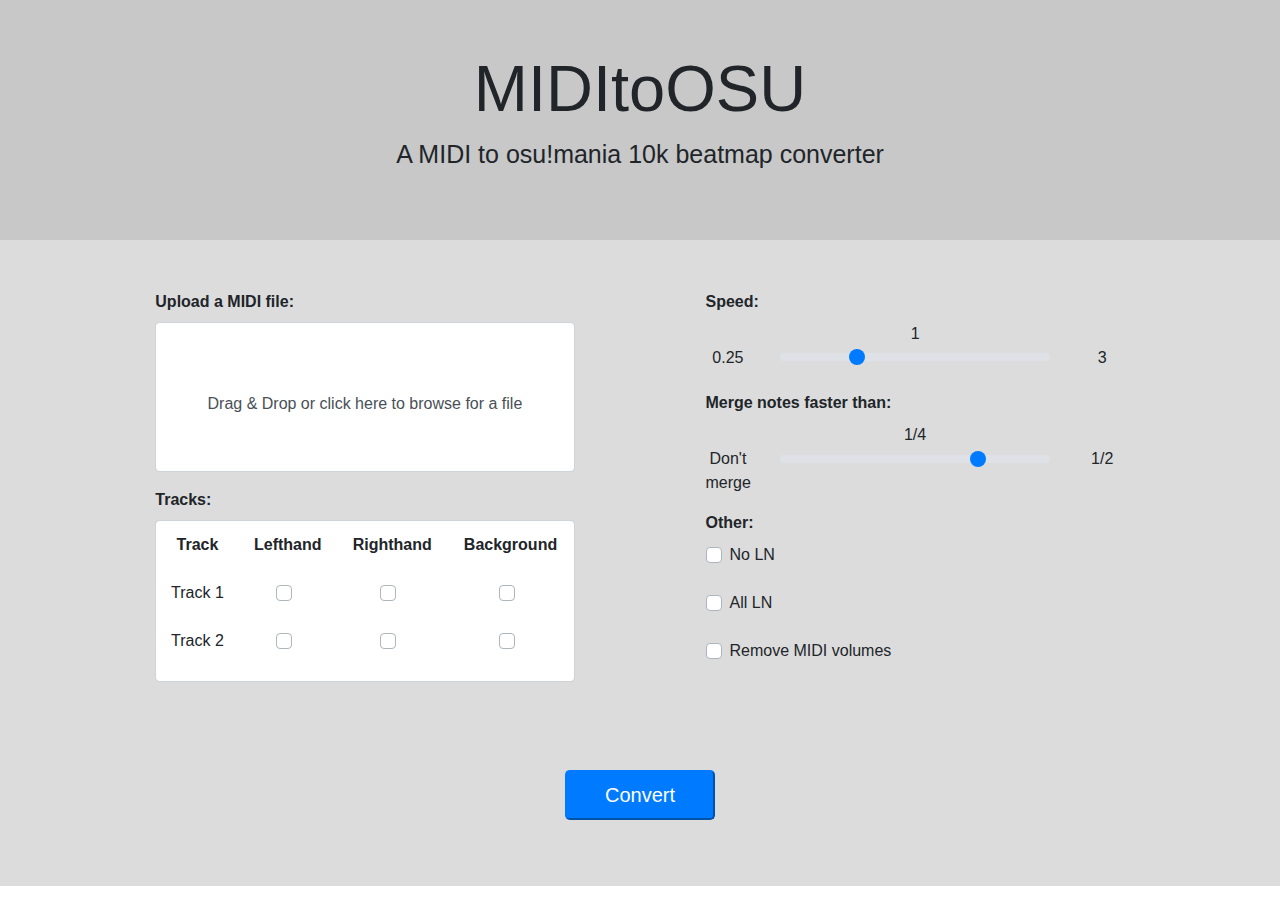
==== index.html @ 31b9560a "spacing" ====
<!DOCTYPE html>
<html lang="en">

<head>
    <title>MIDItoOSU</title>

    <meta charset="utf-8" />
    <meta name="viewport" content="width=device-width, initial-scale=1" />

    <link rel="stylesheet" href="css/jquery-ui.min.css" />
    <link rel="stylesheet" href="css/bootstrap.min.css" />
    <link rel="stylesheet" href="css/style.css" />

    <script src="js/jquery-3.4.1.min.js"></script>
    <script src="js/jquery-ui.min.js"></script>
    <script src="js/bootstrap.min.js"></script>
    <script src="js/functions.js"></script>
</head>


<body>
    <header>
        <div id="header-content">
            <h1>MIDItoOSU</h1>
            <p>A MIDI to osu!mania 10k beatmap converter</p>
        </div>
    </header>


    <main>
        <form action="php/convert.php" method="post">
            <div class="row">
                <div class="col" id="main-content-1">
                    <div class="form-group">
                        <label for="midi"><b>Upload a MIDI file:</b></label>
                        <label for="midi" class="form-control" id="choose-midi">
                            Drag & Drop or click here to browse for a file
                        </label>
                        <input type="file" accept=".mid" id="midi" name="midi" hidden />
                    </div>

                    <div class="form-group">
                        <label for="track-1"><b>Tracks:</b></label>
                        <div id="tracks">
                            <table class="table table-borderless" id="tracks-table">
                                <thead>
                                    <tr>
                                        <th>Track</th>
                                        <th>Lefthand</th>
                                        <th>Righthand</th>
                                        <th>Background</th>
                                    </tr>
                                </thead>
                                <tbody>
                                    <tr class="track-row" id="track-1">
                                        <td>Track 1</td>
                                        <td>
                                            <div class="custom-control custom-checkbox">
                                                <input type="checkbox" class="custom-control-input"
                                                    id="track-1-lefthand" name="track-1-lefthand">
                                                <label class="custom-control-label" for="track-1-lefthand"></label>
                                            </div>
                                        </td>
                                        <td>
                                            <div class="custom-control custom-checkbox">
                                                <input type="checkbox" class="custom-control-input"
                                                    id="track-1-righthand" name="track-1-righthand">
                                                <label class="custom-control-label" for="track-1-righthand"></label>
                                            </div>
                                        </td>
                                        <td>
                                            <div class="custom-control custom-checkbox">
                                                <input type="checkbox" class="custom-control-input"
                                                    id="track-1-background" name="track-1-background">
                                                <label class="custom-control-label" for="track-1-background"></label>
                                            </div>
                                        </td>
                                    </tr>
                                    <tr id="track-1-options" style="display: none;">
                                        <td>
                                            <input type="button" class="form-control track-preview" value="play"
                                                id="track-1-preview" />
                                        </td>
                                        <td>
                                            <select class="form-control track-sound" id="track-1-sound"
                                                name="track-1-sound">
                                                <option value="Custom">Add custom sound</option>
                                                <option value="Piano 1" selected>Piano 1</option>
                                                <option value="Piano 2">Piano 2</option>
                                                <option value="Piano 3">Piano 3</option>
                                                <option value="Violin 1">Violin 1</option>
                                                <option value="Violin 2">Violin 2</option>
                                                <option value="Trumpet">Trumpet</option>
                                            </select>
                                        </td>
                                        <td colspan="2">
                                            <div class="row">
                                                <div class="col-md-12 text-center">
                                                    <span id="track-1-volume-value">100</span>
                                                </div>
                                            </div>
                                            <div class="row range-div">
                                                <div class="col-md-2">
                                                    <span>No sound</span>
                                                </div>
                                                <div class="col-md-8">
                                                    <input type="range" class="custom-range track-volume" min="0"
                                                        max="200" step="5" value="100" id="track-1-volume"
                                                        name="track-1-volume">
                                                </div>
                                                <div class="col-md-2">
                                                    <span>200</span>
                                                </div>
                                            </div>
                                        </td>
                                    </tr>

                                    <tr class="track-row" id="track-2">
                                        <td>Track 2</td>
                                        <td>
                                            <div class="custom-control custom-checkbox">
                                                <input type="checkbox" class="custom-control-input"
                                                    id="track-2-lefthand" name="track-2-lefthand">
                                                <label class="custom-control-label" for="track-2-lefthand"></label>
                                            </div>
                                        </td>
                                        <td>
                                            <div class="custom-control custom-checkbox">
                                                <input type="checkbox" class="custom-control-input"
                                                    id="track-2-righthand" name="track-2-righthand">
                                                <label class="custom-control-label" for="track-2-righthand"></label>
                                            </div>
                                        </td>
                                        <td>
                                            <div class="custom-control custom-checkbox">
                                                <input type="checkbox" class="custom-control-input"
                                                    id="track-2-background" name="track-2-background">
                                                <label class="custom-control-label" for="track-2-background"></label>
                                            </div>
                                        </td>
                                    </tr>
                                    <tr id="track-2-options" style="display: none;">
                                        <td>
                                            <input type="button" class="form-control track-preview" value="play"
                                                id="track-2-preview" />
                                        </td>
                                        <td>
                                            <select class="form-control track-sound" id="track-2-sound"
                                                name="track-2-sound">
                                                <option value="Custom">Add custom sound</option>
                                                <option value="Piano 1" selected>Piano 1</option>
                                                <option value="Piano 2">Piano 2</option>
                                                <option value="Piano 3">Piano 3</option>
                                                <option value="Violin 1">Violin 1</option>
                                                <option value="Violin 2">Violin 2</option>
                                                <option value="Trumpet">Trumpet</option>
                                            </select>
                                        </td>
                                        <td colspan="2">
                                            <div class="row">
                                                <div class="col-md-12 text-center">
                                                    <span id="track-2-volume-value">100</span>
                                                </div>
                                            </div>
                                            <div class="row range-div">
                                                <div class="col-md-2">
                                                    <span>No sound</span>
                                                </div>
                                                <div class="col-md-8">
                                                    <input type="range" class="custom-range track-volume" min="0"
                                                        max="200" step="5" value="100" id="track-2-volume"
                                                        name="track-2-volume">
                                                </div>
                                                <div class="col-md-2">
                                                    <span>200</span>
                                                </div>
                                            </div>
                                        </td>
                                    </tr>
                                </tbody>
                            </table>
                        </div>
                    </div>


                </div>


                <div class="col" id="main-content-2">
                    <div class="form-group">
                        <label for="speed"><b>Speed:</b></label><br />
                        <div class="row">
                            <div class="col-md-12 text-center">
                                <span id="speed-value">1</span>
                            </div>
                        </div>
                        <div class="row range-div">
                            <div class="col-md-2">
                                <span>0.25</span>
                            </div>
                            <div class="col-md-8">
                                <input type="range" class="custom-range" min="0.25" max="3" step="0.25" value="1"
                                    id="speed" name="speed">
                            </div>
                            <div class="col-md-2">
                                <span>3</span>
                            </div>
                        </div>
                    </div>

                    <div class="form-group">
                        <label for="merge"><b>Merge notes faster than:</b></label><br />
                        <div class="row">
                            <div class="col-md-12 text-center">
                                <span id="merge-value">1/4</span>
                            </div>
                        </div>
                        <div class="row range-div">
                            <div class="col-md-2">
                                <span>Don't merge</span>
                            </div>
                            <div class="col-md-8">
                                <input type="range" class="custom-range" min="0" max="4" step="1" value="3" id="merge"
                                    name="merge">
                            </div>
                            <div class="col-md-2">
                                <span>1/2</span>
                            </div>
                        </div>
                    </div>

                    <div class="form-group">
                        <label for="no-ln"><b>Other:</b></label>
                        <div class="custom-control custom-checkbox">
                            <input type="checkbox" class="custom-control-input" id="no-ln" name="no-ln">
                            <label class="custom-control-label" for="no-ln">No LN</label>
                        </div>
                        <br>
                        <div class="custom-control custom-checkbox">
                            <input type="checkbox" class="custom-control-input" id="all-ln" name="all-ln">
                            <label class="custom-control-label" for="all-ln">All LN</label>
                        </div>
                        <br>
                        <div class="custom-control custom-checkbox">
                            <input type="checkbox" class="custom-control-input" id="singletone" name="singletone">
                            <label class="custom-control-label" for="singletone">Remove MIDI volumes</label>
                        </div>
                    </div>
                </div>
            </div>

            <br><br><br>
            <div class="form-group text-center">
                <button type="submit" id="submit" class="btn-lg btn-primary">Convert</button>
            </div>
        </form>
    </main>


    <script>
        $(document).ready(function () {
            $("#midi").change(function () {
                if (!uploadedFileIsMidi()) {
                    $("#choose-file").text("Please choose a valid file type");
                    return;
                }

                var midiFile = $(this).prop("files")[0];
                var reader = new FileReader();

                $("#choose-midi").text(midiFile.name + " selected");

                reader.readAsArrayBuffer(midiFile);
                reader.onloadend = function () {
                    var buffer = reader.result;
                    var view = new DataView(buffer, 0, 14);
                    var trackCount = view.getUint16(10);
                }
            });

            $("#choose-midi").on("dragover", function (event) {
                event.preventDefault();
                event.stopPropagation();
            });

            $("#choose-midi").on("dragenter", function (event) {
                event.preventDefault();
                event.stopPropagation();
                $(this).text("Drop your file here");
            });

            $("#choose-midi").on("dragleave", function (event) {
                event.preventDefault();
                event.stopPropagation();
                $(this).text("Drag & Drop or click here to browse for a MIDI file");
            });

            $("#choose-midi").on("drop", function (event) {
                event.preventDefault();
                event.stopPropagation();

                var files = event.originalEvent.dataTransfer.files;
                $("#midi").prop("files", files);
                $("#midi").trigger("change");
            });


            $(".track-row").click(function (event) {
                var trackOptions = $("#" + this.id + "-options");

                if ($(this).hasClass("track-row-open")) {
                    $(this).removeClass("track-row-open");
                    trackOptions.hide();
                } else {
                    $(this).addClass("track-row-open");
                    trackOptions.show();
                }
            });

            $(".track-preview").click(function (event) {
                alert("work in progress");
            });

            $(".track-sound").change(function (event) {
                if ($(this).val() == "Custom") {
                    alert("work in progress");
                }
            });

            $(".track-volume").on("mousemove", function () {
                var text;
                if (this.value == "0") {
                    text = "No sound";
                } else {
                    text = this.value;
                }
                $("#" + this.id + "-value").text(text);
            });


            $("#speed").on("mousemove", function () {
                $("#" + this.id + "-value").text(this.value);
            });


            $("#merge").on("mousemove", function () {
                var text;
                switch (this.value) {
                    case "0":
                        text = "Don't merge"
                        break;
                    case "1":
                        text = "1/16"
                        break;
                    case "2":
                        text = "1/8"
                        break;
                    case "3":
                        text = "1/4"
                        break;
                    case "4":
                        text = "1/2"
                        break;
                }
                $("#" + this.id + "-value").text(text);
            });


            $("form").submit(function (event) {
                if (!uploadedFileIsMidi()) {
                    alert("Please upload a valid midi file first!");
                } else {
                    return;
                }

                event.preventDefault();
            });
        });
    </script>
</body>

</html>
---- css/style.css ----
header {
    position: relative;
    background-color: rgb(200, 200, 200);
    height: 240px;
}

#header-content {
    text-align: center;
    position: absolute;
    top: 50%;
    left: 50%;
    transform: translate(-50%, -50%);
}

#header-content h1 {
    font-size: 65px;
}

#header-content p {
    font-size: 25px;
}


main {
    background-color: rgb(220, 220, 220);
    padding-top: 50px;
    padding-bottom: 50px;
}

#main-content-1 {
    padding-left: 13%;
    padding-right: 5%;
}

#main-content-2 {
    padding-left: 5%;
    padding-right: 13%;
}


#choose-midi {
    text-align: center;
    line-height: 150px;
    height: 150px;
}

#choose-midi:hover {
    cursor: pointer;
}


#tracks {
    display: block;
    width: 100%;
    background-color: #fff;
    background-clip: padding-box;
    border: 1px solid #ced4da;
    border-radius: 0.25rem;
    text-align: center;
}


.track-row-open {
    background-color: #bbdcff;
}


.range-div div {
    text-align: center;
}


#submit {
    width: 150px;
}
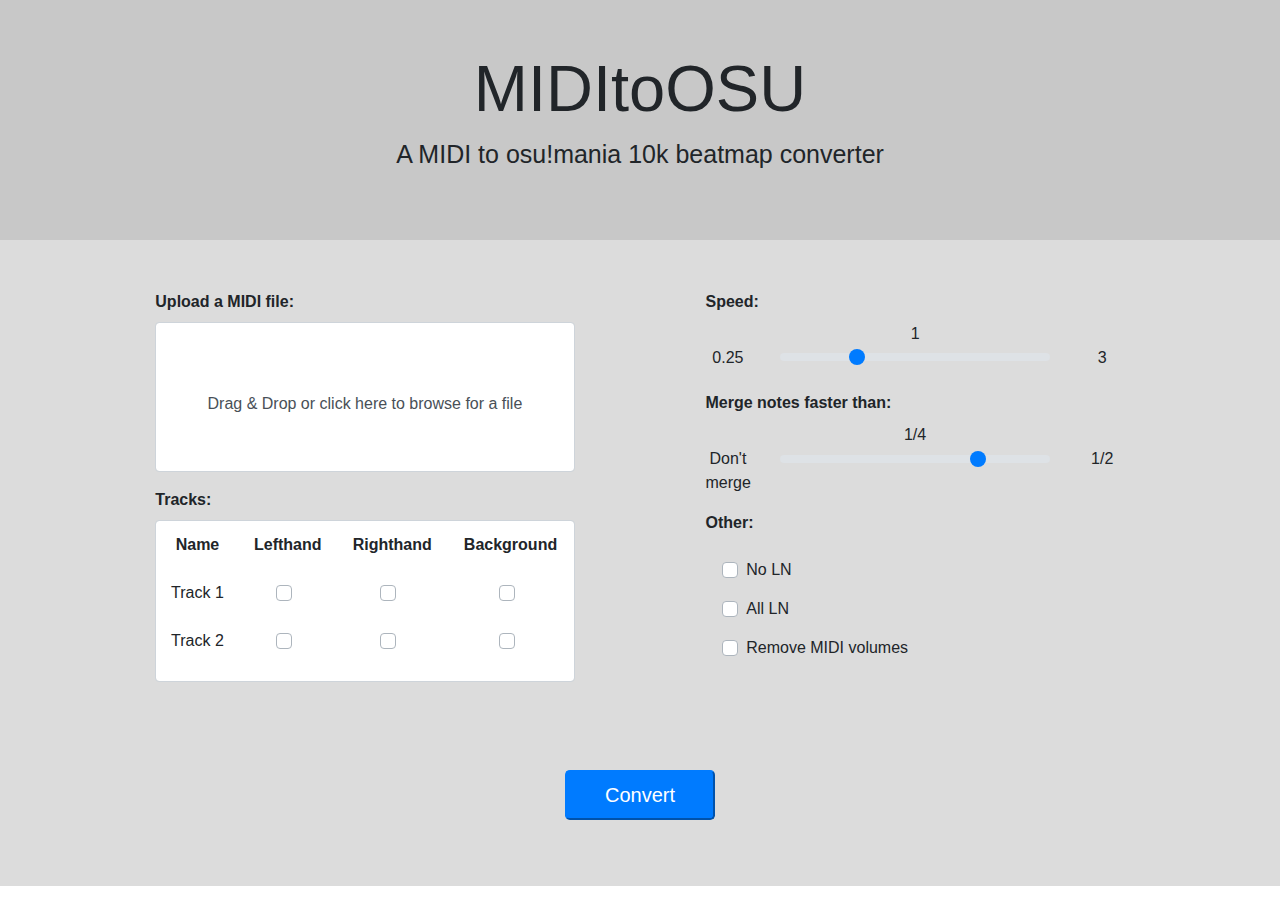
==== commit 981d1eb9: "LN settings cancel eachother. checkbox styling" ====
--- a/index.html
+++ b/index.html
@@ -40,12 +40,12 @@
                     </div>
 
                     <div class="form-group">
-                        <label for="track-1"><b>Tracks:</b></label>
+                        <label id="tracks-label"><b>Tracks:</b></label>
                         <div id="tracks">
                             <table class="table table-borderless" id="tracks-table">
                                 <thead>
                                     <tr>
-                                        <th>Track</th>
+                                        <th>Name</th>
                                         <th>Lefthand</th>
                                         <th>Righthand</th>
                                         <th>Background</th>
@@ -76,7 +76,7 @@
                                             </div>
                                         </td>
                                     </tr>
-                                    <tr id="track-1-options" style="display: none;">
+                                    <tr id="track-1-options" hidden>
                                         <td>
                                             <input type="button" class="form-control track-preview" value="play"
                                                 id="track-1-preview" />
@@ -139,7 +139,7 @@
                                             </div>
                                         </td>
                                     </tr>
-                                    <tr id="track-2-options" style="display: none;">
+                                    <tr id="track-2-options" hidden>
                                         <td>
                                             <input type="button" class="form-control track-preview" value="play"
                                                 id="track-2-preview" />
@@ -182,7 +182,7 @@
                         </div>
                     </div>
 
-
+                    <input type="file" accept=".zip,.rar,.7z" id="custom-sound" hidden />
                 </div>
 
 
@@ -231,17 +231,15 @@
 
                     <div class="form-group">
                         <label for="no-ln"><b>Other:</b></label>
-                        <div class="custom-control custom-checkbox">
+                        <div class="custom-control custom-checkbox check">
                             <input type="checkbox" class="custom-control-input" id="no-ln" name="no-ln">
                             <label class="custom-control-label" for="no-ln">No LN</label>
                         </div>
-                        <br>
-                        <div class="custom-control custom-checkbox">
+                        <div class="custom-control custom-checkbox check">
                             <input type="checkbox" class="custom-control-input" id="all-ln" name="all-ln">
                             <label class="custom-control-label" for="all-ln">All LN</label>
                         </div>
-                        <br>
-                        <div class="custom-control custom-checkbox">
+                        <div class="custom-control custom-checkbox check">
                             <input type="checkbox" class="custom-control-input" id="singletone" name="singletone">
                             <label class="custom-control-label" for="singletone">Remove MIDI volumes</label>
                         </div>
@@ -292,7 +290,7 @@
             $("#choose-midi").on("dragleave", function (event) {
                 event.preventDefault();
                 event.stopPropagation();
-                $(this).text("Drag & Drop or click here to browse for a MIDI file");
+                $(this).text("Drag & Drop or click here to browse for a file");
             });
 
             $("#choose-midi").on("drop", function (event) {
@@ -305,15 +303,19 @@
             });
 
 
+            $("#tracks-label").click(function (event) {
+                $("#track-1").trigger("click");
+            });
+
             $(".track-row").click(function (event) {
                 var trackOptions = $("#" + this.id + "-options");
 
                 if ($(this).hasClass("track-row-open")) {
                     $(this).removeClass("track-row-open");
-                    trackOptions.hide();
+                    trackOptions.attr("hidden", true);
                 } else {
                     $(this).addClass("track-row-open");
-                    trackOptions.show();
+                    trackOptions.removeAttr("hidden");
                 }
             });
 
@@ -324,6 +326,7 @@
             $(".track-sound").change(function (event) {
                 if ($(this).val() == "Custom") {
                     alert("work in progress");
+                    $("#custom-sound").trigger("click");
                 }
             });
 
@@ -366,10 +369,43 @@
             });
 
 
+            $("#no-ln").change(function (event){
+                if($(this).is(":checked")){
+                    $("#all-ln").attr("disabled", true);
+                }else{
+                    $("#all-ln").removeAttr("disabled");
+                }
+            });
+
+            $("#all-ln").change(function (event){
+                if($(this).is(":checked")){
+                    $("#no-ln").attr("disabled", true);
+                }else{
+                    $("#no-ln").removeAttr("disabled");
+                }
+            });
+
+
             $("form").submit(function (event) {
+                var trackWithHandExists = false;
+                var trackCountTest = 2;
+                for (var i = 0; i < trackCountTest; i++) {
+                    if($("#track-" + (i + 1) + "-lefthand").is(":checked")){
+                        trackWithHandExists = true;
+                        break;
+                    }
+                    if($("#track-" + (i + 1) + "-righthand").is(":checked")){
+                        trackWithHandExists = true;
+                        break;
+                    }
+                }
+
                 if (!uploadedFileIsMidi()) {
                     alert("Please upload a valid midi file first!");
-                } else {
+                } else if(!trackWithHandExists){
+                    alert("Please choose at least one track to play with!");
+                }
+                else {
                     return;
                 }
 
--- a/css/style.css
+++ b/css/style.css
@@ -70,6 +70,11 @@
 }
 
 
+.check {
+    margin: 15px 4%;
+}
+
+
 #submit {
     width: 150px;
 }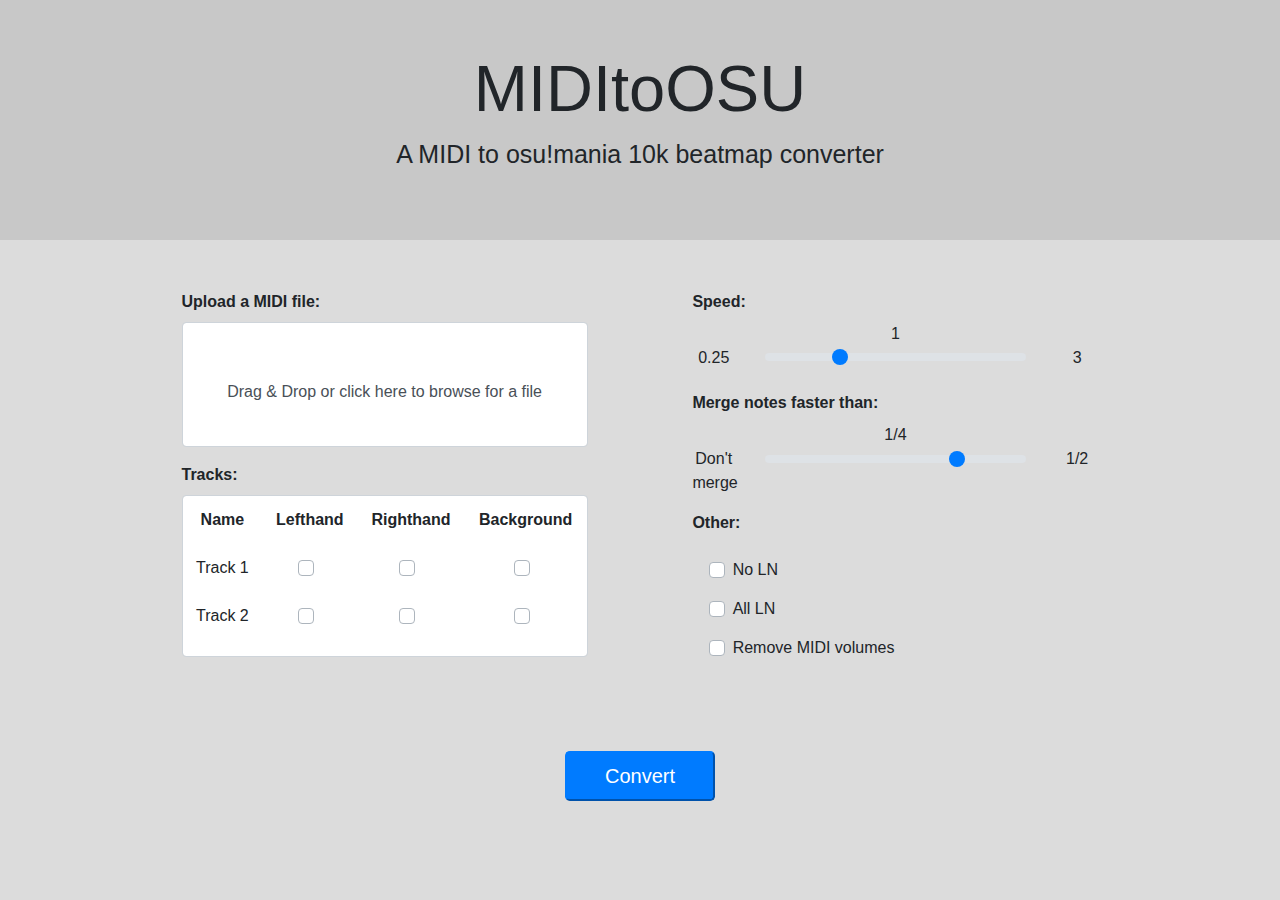
==== commit c50f5762: "appends tracks same as track count of midi file after midi upload" ====
--- a/index.html
+++ b/index.html
@@ -177,6 +177,132 @@
                                             </div>
                                         </td>
                                     </tr>
+
+                                    <!-- <tr class="track-row" id="track-3">
+                                        <td>Track 3</td>
+                                        <td>
+                                            <div class="custom-control custom-checkbox">
+                                                <input type="checkbox" class="custom-control-input"
+                                                    id="track-3-lefthand" name="track-3-lefthand">
+                                                <label class="custom-control-label" for="track-3-lefthand"></label>
+                                            </div>
+                                        </td>
+                                        <td>
+                                            <div class="custom-control custom-checkbox">
+                                                <input type="checkbox" class="custom-control-input"
+                                                    id="track-3-righthand" name="track-3-righthand">
+                                                <label class="custom-control-label" for="track-3-righthand"></label>
+                                            </div>
+                                        </td>
+                                        <td>
+                                            <div class="custom-control custom-checkbox">
+                                                <input type="checkbox" class="custom-control-input"
+                                                    id="track-3-background" name="track-3-background">
+                                                <label class="custom-control-label" for="track-3-background"></label>
+                                            </div>
+                                        </td>
+                                    </tr>
+                                    <tr id="track-3-options" hidden>
+                                        <td>
+                                            <input type="button" class="form-control track-preview" value="play"
+                                                id="track-3-preview" />
+                                        </td>
+                                        <td>
+                                            <select class="form-control track-sound" id="track-3-sound"
+                                                name="track-3-sound">
+                                                <option value="Custom">Add custom sound</option>
+                                                <option value="Piano 1" selected>Piano 1</option>
+                                                <option value="Piano 2">Piano 2</option>
+                                                <option value="Piano 3">Piano 3</option>
+                                                <option value="Violin 1">Violin 1</option>
+                                                <option value="Violin 2">Violin 2</option>
+                                                <option value="Trumpet">Trumpet</option>
+                                            </select>
+                                        </td>
+                                        <td colspan="2">
+                                            <div class="row">
+                                                <div class="col-md-12 text-center">
+                                                    <span id="track-3-volume-value">100</span>
+                                                </div>
+                                            </div>
+                                            <div class="row range-div">
+                                                <div class="col-md-2">
+                                                    <span>No sound</span>
+                                                </div>
+                                                <div class="col-md-8">
+                                                    <input type="range" class="custom-range track-volume" min="0"
+                                                        max="200" step="5" value="100" id="track-3-volume"
+                                                        name="track-3-volume">
+                                                </div>
+                                                <div class="col-md-2">
+                                                    <span>200</span>
+                                                </div>
+                                            </div>
+                                        </td>
+                                    </tr> -->
+
+                                    <!-- <tr class="track-row" id="track-4">
+                                        <td>Track 4</td>
+                                        <td>
+                                            <div class="custom-control custom-checkbox">
+                                                <input type="checkbox" class="custom-control-input"
+                                                    id="track-4-lefthand" name="track-4-lefthand">
+                                                <label class="custom-control-label" for="track-4-lefthand"></label>
+                                            </div>
+                                        </td>
+                                        <td>
+                                            <div class="custom-control custom-checkbox">
+                                                <input type="checkbox" class="custom-control-input"
+                                                    id="track-4-righthand" name="track-4-righthand">
+                                                <label class="custom-control-label" for="track-4-righthand"></label>
+                                            </div>
+                                        </td>
+                                        <td>
+                                            <div class="custom-control custom-checkbox">
+                                                <input type="checkbox" class="custom-control-input"
+                                                    id="track-4-background" name="track-4-background">
+                                                <label class="custom-control-label" for="track-4-background"></label>
+                                            </div>
+                                        </td>
+                                    </tr>
+                                    <tr id="track-4-options" hidden>
+                                        <td>
+                                            <input type="button" class="form-control track-preview" value="play"
+                                                id="track-4-preview" />
+                                        </td>
+                                        <td>
+                                            <select class="form-control track-sound" id="track-4-sound"
+                                                name="track-4-sound">
+                                                <option value="Custom">Add custom sound</option>
+                                                <option value="Piano 1" selected>Piano 1</option>
+                                                <option value="Piano 2">Piano 2</option>
+                                                <option value="Piano 3">Piano 3</option>
+                                                <option value="Violin 1">Violin 1</option>
+                                                <option value="Violin 2">Violin 2</option>
+                                                <option value="Trumpet">Trumpet</option>
+                                            </select>
+                                        </td>
+                                        <td colspan="2">
+                                            <div class="row">
+                                                <div class="col-md-12 text-center">
+                                                    <span id="track-4-volume-value">100</span>
+                                                </div>
+                                            </div>
+                                            <div class="row range-div">
+                                                <div class="col-md-2">
+                                                    <span>No sound</span>
+                                                </div>
+                                                <div class="col-md-8">
+                                                    <input type="range" class="custom-range track-volume" min="0"
+                                                        max="200" step="5" value="100" id="track-4-volume"
+                                                        name="track-4-volume">
+                                                </div>
+                                                <div class="col-md-2">
+                                                    <span>200</span>
+                                                </div>
+                                            </div>
+                                        </td>
+                                    </tr> -->
                                 </tbody>
                             </table>
                         </div>
@@ -188,7 +314,7 @@
 
                 <div class="col" id="main-content-2">
                     <div class="form-group">
-                        <label for="speed"><b>Speed:</b></label><br />
+                        <label for="speed"><b>Speed:</b></label>
                         <div class="row">
                             <div class="col-md-12 text-center">
                                 <span id="speed-value">1</span>
@@ -209,7 +335,7 @@
                     </div>
 
                     <div class="form-group">
-                        <label for="merge"><b>Merge notes faster than:</b></label><br />
+                        <label for="merge"><b>Merge notes faster than:</b></label>
                         <div class="row">
                             <div class="col-md-12 text-center">
                                 <span id="merge-value">1/4</span>
@@ -247,8 +373,8 @@
                 </div>
             </div>
 
-            <br><br><br>
-            <div class="form-group text-center">
+
+            <div class="form-group text-center" id="submit-div">
                 <button type="submit" id="submit" class="btn-lg btn-primary">Convert</button>
             </div>
         </form>
@@ -273,6 +399,76 @@
                     var buffer = reader.result;
                     var view = new DataView(buffer, 0, 14);
                     var trackCount = view.getUint16(10);
+
+                    $("#tracks-table > tbody").empty();
+                    for (var i = 0; i < trackCount; i++) {
+                        var trackNumber = i + 1;
+
+                        $("#tracks-table > tbody").append(`
+                            <tr class="track-row" id="track-` + trackNumber + `">
+                                <td>Track ` + trackNumber + `</td>
+                                <td>
+                                    <div class="custom-control custom-checkbox">
+                                        <input type="checkbox" class="custom-control-input"
+                                            id="track-` + trackNumber + `-lefthand" name="track-` + trackNumber + `-lefthand">
+                                        <label class="custom-control-label" for="track-` + trackNumber + `-lefthand"></label>
+                                    </div>
+                                </td>
+                                <td>
+                                    <div class="custom-control custom-checkbox">
+                                        <input type="checkbox" class="custom-control-input"
+                                            id="track-` + trackNumber + `-righthand" name="track-` + trackNumber + `-righthand">
+                                        <label class="custom-control-label" for="track-` + trackNumber + `-righthand"></label>
+                                    </div>
+                                </td>
+                                <td>
+                                    <div class="custom-control custom-checkbox">
+                                        <input type="checkbox" class="custom-control-input"
+                                            id="track-` + trackNumber + `-background" name="track-` + trackNumber + `-background">
+                                        <label class="custom-control-label" for="track-` + trackNumber + `-background"></label>
+                                    </div>
+                                </td>
+                            </tr>
+                            <tr id="track-` + trackNumber + `-options" hidden>
+                                <td>
+                                    <input type="button" class="form-control track-preview" value="play"
+                                        id="track-` + trackNumber + `-preview" />
+                                </td>
+                                <td>
+                                    <select class="form-control track-sound" id="track-` + trackNumber + `-sound"
+                                        name="track-` + trackNumber + `-sound">
+                                        <option value="Custom">Add custom sound</option>
+                                        <option value="Piano 1" selected>Piano 1</option>
+                                        <option value="Piano 2">Piano 2</option>
+                                        <option value="Piano 3">Piano 3</option>
+                                        <option value="Violin 1">Violin 1</option>
+                                        <option value="Violin 2">Violin 2</option>
+                                        <option value="Trumpet">Trumpet</option>
+                                    </select>
+                                </td>
+                                <td colspan="2">
+                                    <div class="row">
+                                        <div class="col-md-12 text-center">
+                                            <span id="track-` + trackNumber + `-volume-value">100</span>
+                                        </div>
+                                    </div>
+                                    <div class="row range-div">
+                                        <div class="col-md-2">
+                                            <span>No sound</span>
+                                        </div>
+                                        <div class="col-md-8">
+                                            <input type="range" class="custom-range track-volume" min="0"
+                                                max="200" step="5" value="100" id="track-` + trackNumber + `-volume"
+                                                name="track-` + trackNumber + `-volume">
+                                        </div>
+                                        <div class="col-md-2">
+                                            <span>200</span>
+                                        </div>
+                                    </div>
+                                </td>
+                            </tr>
+                        `);
+                    }
                 }
             });
 
@@ -303,12 +499,13 @@
             });
 
 
-            $("#tracks-label").click(function (event) {
+            $("#tracks-label").click(function () {
                 $("#track-1").trigger("click");
             });
 
-            $(".track-row").click(function (event) {
+            $("#tracks-table").on("click", ".track-row", function() {
                 var trackOptions = $("#" + this.id + "-options");
+                console.log(this.id);
 
                 if ($(this).hasClass("track-row-open")) {
                     $(this).removeClass("track-row-open");
@@ -319,18 +516,18 @@
                 }
             });
 
-            $(".track-preview").click(function (event) {
+            $("#tracks-table").on("click", ".track-preview", function() {
                 alert("work in progress");
             });
 
-            $(".track-sound").change(function (event) {
+            $("#tracks-table").on("change", ".track-sound", function() {
                 if ($(this).val() == "Custom") {
                     alert("work in progress");
                     $("#custom-sound").trigger("click");
                 }
             });
 
-            $(".track-volume").on("mousemove", function () {
+            $("#tracks-table").on("mousemove", ".track-volume", function() {
                 var text;
                 if (this.value == "0") {
                     text = "No sound";
@@ -369,32 +566,32 @@
             });
 
 
-            $("#no-ln").change(function (event){
-                if($(this).is(":checked")){
+            $("#no-ln").change(function () {
+                if ($(this).is(":checked")) {
                     $("#all-ln").attr("disabled", true);
-                }else{
+                } else {
                     $("#all-ln").removeAttr("disabled");
                 }
             });
 
-            $("#all-ln").change(function (event){
-                if($(this).is(":checked")){
+            $("#all-ln").change(function () {
+                if ($(this).is(":checked")) {
                     $("#no-ln").attr("disabled", true);
-                }else{
+                } else {
                     $("#no-ln").removeAttr("disabled");
                 }
             });
 
 
-            $("form").submit(function (event) {
+            $("form").submit(function () {
                 var trackWithHandExists = false;
                 var trackCountTest = 2;
                 for (var i = 0; i < trackCountTest; i++) {
-                    if($("#track-" + (i + 1) + "-lefthand").is(":checked")){
+                    if ($("#track-" + (i + 1) + "-lefthand").is(":checked")) {
                         trackWithHandExists = true;
                         break;
                     }
-                    if($("#track-" + (i + 1) + "-righthand").is(":checked")){
+                    if ($("#track-" + (i + 1) + "-righthand").is(":checked")) {
                         trackWithHandExists = true;
                         break;
                     }
@@ -402,10 +599,9 @@
 
                 if (!uploadedFileIsMidi()) {
                     alert("Please upload a valid midi file first!");
-                } else if(!trackWithHandExists){
+                } else if (!trackWithHandExists) {
                     alert("Please choose at least one track to play with!");
-                }
-                else {
+                } else {
                     return;
                 }
 
--- a/css/style.css
+++ b/css/style.css
@@ -1,3 +1,12 @@
+html,body { 
+    height:100%; 
+}
+
+body {
+    background-color: rgb(220, 220, 220);
+}
+
+
 header {
     position: relative;
     background-color: rgb(200, 200, 200);
@@ -22,26 +31,25 @@
 
 
 main {
-    background-color: rgb(220, 220, 220);
     padding-top: 50px;
     padding-bottom: 50px;
 }
 
 #main-content-1 {
-    padding-left: 13%;
-    padding-right: 5%;
+    padding-left: 15%;
+    padding-right: 4%;
 }
 
 #main-content-2 {
-    padding-left: 5%;
-    padding-right: 13%;
+    padding-left: 4%;
+    padding-right: 15%;
 }
 
 
 #choose-midi {
     text-align: center;
-    line-height: 150px;
-    height: 150px;
+    line-height: 125px;
+    height: 125px;
 }
 
 #choose-midi:hover {
@@ -75,6 +83,10 @@
 }
 
 
+#submit-div {
+    margin-top: 75px;
+}
+
 #submit {
     width: 150px;
 }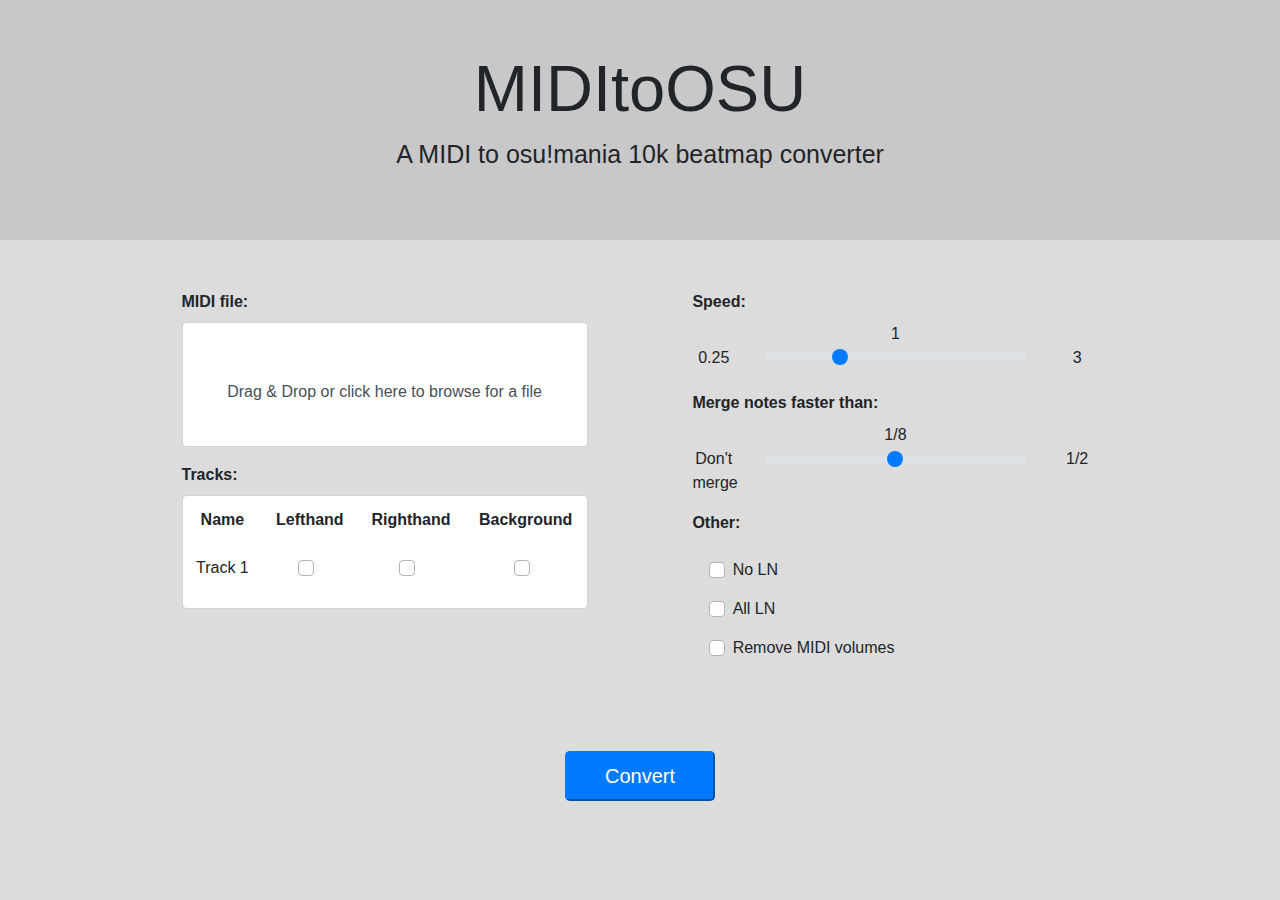
==== commit 53dcaa2a: "all tool tips except for the checkboxes because I will change them." ====
--- a/index.html
+++ b/index.html
@@ -7,12 +7,10 @@
     <meta charset="utf-8" />
     <meta name="viewport" content="width=device-width, initial-scale=1" />
 
-    <link rel="stylesheet" href="css/jquery-ui.min.css" />
     <link rel="stylesheet" href="css/bootstrap.min.css" />
     <link rel="stylesheet" href="css/style.css" />
 
     <script src="js/jquery-3.4.1.min.js"></script>
-    <script src="js/jquery-ui.min.js"></script>
     <script src="js/bootstrap.min.js"></script>
     <script src="js/functions.js"></script>
 </head>
@@ -32,7 +30,7 @@
             <div class="row">
                 <div class="col" id="main-content-1">
                     <div class="form-group">
-                        <label for="midi"><b>Upload a MIDI file:</b></label>
+                        <label for="midi" title="Upload a MIDI file. This file will later be converted to a beatmap."><b>MIDI file:</b></label>
                         <label for="midi" class="form-control" id="choose-midi">
                             Drag & Drop or click here to browse for a file
                         </label>
@@ -40,15 +38,15 @@
                     </div>
 
                     <div class="form-group">
-                        <label id="tracks-label"><b>Tracks:</b></label>
+                        <label id="tracks-label" title="The tracks inside the file. Click on one to see more options."><b>Tracks:</b></label>
                         <div id="tracks">
                             <table class="table table-borderless" id="tracks-table">
                                 <thead>
                                     <tr>
-                                        <th>Name</th>
-                                        <th>Lefthand</th>
-                                        <th>Righthand</th>
-                                        <th>Background</th>
+                                        <th title="The name of the track. This could be the name given by the file, the instrument or just 'Track x' depending on the data in the file.">Name</th>
+                                        <th title="Check this to add the notes in this track to the first 5 columns of the beatmap.">Lefthand</th>
+                                        <th title="Check this to add the notes in this track to the last 5 columns of the beatmap.">Righthand</th>
+                                        <th title="Check this to add this track to the background music. You will not have to press any buttons.">Background</th>
                                     </tr>
                                 </thead>
                                 <tbody>
@@ -76,14 +74,14 @@
                                             </div>
                                         </td>
                                     </tr>
-                                    <tr id="track-1-options" hidden>
+                                    <tr id="track-1-options-1" hidden>
                                         <td>
                                             <input type="button" class="form-control track-preview" value="play"
-                                                id="track-1-preview" />
+                                                id="track-1-preview" title="Start playing, pause or resume this track with the settings on the page."/>
                                         </td>
                                         <td>
                                             <select class="form-control track-sound" id="track-1-sound"
-                                                name="track-1-sound">
+                                                name="track-1-sound" title="Change the sound of the notes in this track. Select 'Add custom sound' to browse for and add your own sound. Your sound files must be inside one of the following archives: .zip, .rar, .7z and must have the following structure: WORK IN PROGRESS">
                                                 <option value="Custom">Add custom sound</option>
                                                 <option value="Piano 1" selected>Piano 1</option>
                                                 <option value="Piano 2">Piano 2</option>
@@ -93,7 +91,7 @@
                                                 <option value="Trumpet">Trumpet</option>
                                             </select>
                                         </td>
-                                        <td colspan="2">
+                                        <td colspan="2" title="The volume difference of the track. This will not make all notes sound equally loud but rather make them x times louder/more silent than they are in the file. To make every note sound equally loud, check the 'Remove MIDI volumes' checkbox on the right. To not use sound for this track, slide all the way to the left.">
                                             <div class="row">
                                                 <div class="col-md-12 text-center">
                                                     <span id="track-1-volume-value">100</span>
@@ -114,195 +112,27 @@
                                             </div>
                                         </td>
                                     </tr>
-
-                                    <tr class="track-row" id="track-2">
-                                        <td>Track 2</td>
-                                        <td>
-                                            <div class="custom-control custom-checkbox">
-                                                <input type="checkbox" class="custom-control-input"
-                                                    id="track-2-lefthand" name="track-2-lefthand">
-                                                <label class="custom-control-label" for="track-2-lefthand"></label>
-                                            </div>
-                                        </td>
-                                        <td>
-                                            <div class="custom-control custom-checkbox">
-                                                <input type="checkbox" class="custom-control-input"
-                                                    id="track-2-righthand" name="track-2-righthand">
-                                                <label class="custom-control-label" for="track-2-righthand"></label>
-                                            </div>
-                                        </td>
-                                        <td>
-                                            <div class="custom-control custom-checkbox">
-                                                <input type="checkbox" class="custom-control-input"
-                                                    id="track-2-background" name="track-2-background">
-                                                <label class="custom-control-label" for="track-2-background"></label>
-                                            </div>
-                                        </td>
-                                    </tr>
-                                    <tr id="track-2-options" hidden>
-                                        <td>
-                                            <input type="button" class="form-control track-preview" value="play"
-                                                id="track-2-preview" />
-                                        </td>
-                                        <td>
-                                            <select class="form-control track-sound" id="track-2-sound"
-                                                name="track-2-sound">
-                                                <option value="Custom">Add custom sound</option>
-                                                <option value="Piano 1" selected>Piano 1</option>
-                                                <option value="Piano 2">Piano 2</option>
-                                                <option value="Piano 3">Piano 3</option>
-                                                <option value="Violin 1">Violin 1</option>
-                                                <option value="Violin 2">Violin 2</option>
-                                                <option value="Trumpet">Trumpet</option>
-                                            </select>
-                                        </td>
-                                        <td colspan="2">
+                                    <tr id="track-1-options-2" hidden>
+                                        <td colspan="4" title="The time bar of the track being played. See this as one of those bars under a video or music player.">
                                             <div class="row">
                                                 <div class="col-md-12 text-center">
-                                                    <span id="track-2-volume-value">100</span>
+                                                    <span id="track-1-timebar-value">0</span>
                                                 </div>
                                             </div>
                                             <div class="row range-div">
                                                 <div class="col-md-2">
-                                                    <span>No sound</span>
+                                                    <span>0</span>
                                                 </div>
                                                 <div class="col-md-8">
-                                                    <input type="range" class="custom-range track-volume" min="0"
-                                                        max="200" step="5" value="100" id="track-2-volume"
-                                                        name="track-2-volume">
+                                                    <input type="range" class="custom-range track-timebar" min="0"
+                                                        max="180" step="1" value="0" id="track-1-timebar">
                                                 </div>
                                                 <div class="col-md-2">
-                                                    <span>200</span>
+                                                    <span>180</span>
                                                 </div>
                                             </div>
                                         </td>
                                     </tr>
-
-                                    <!-- <tr class="track-row" id="track-3">
-                                        <td>Track 3</td>
-                                        <td>
-                                            <div class="custom-control custom-checkbox">
-                                                <input type="checkbox" class="custom-control-input"
-                                                    id="track-3-lefthand" name="track-3-lefthand">
-                                                <label class="custom-control-label" for="track-3-lefthand"></label>
-                                            </div>
-                                        </td>
-                                        <td>
-                                            <div class="custom-control custom-checkbox">
-                                                <input type="checkbox" class="custom-control-input"
-                                                    id="track-3-righthand" name="track-3-righthand">
-                                                <label class="custom-control-label" for="track-3-righthand"></label>
-                                            </div>
-                                        </td>
-                                        <td>
-                                            <div class="custom-control custom-checkbox">
-                                                <input type="checkbox" class="custom-control-input"
-                                                    id="track-3-background" name="track-3-background">
-                                                <label class="custom-control-label" for="track-3-background"></label>
-                                            </div>
-                                        </td>
-                                    </tr>
-                                    <tr id="track-3-options" hidden>
-                                        <td>
-                                            <input type="button" class="form-control track-preview" value="play"
-                                                id="track-3-preview" />
-                                        </td>
-                                        <td>
-                                            <select class="form-control track-sound" id="track-3-sound"
-                                                name="track-3-sound">
-                                                <option value="Custom">Add custom sound</option>
-                                                <option value="Piano 1" selected>Piano 1</option>
-                                                <option value="Piano 2">Piano 2</option>
-                                                <option value="Piano 3">Piano 3</option>
-                                                <option value="Violin 1">Violin 1</option>
-                                                <option value="Violin 2">Violin 2</option>
-                                                <option value="Trumpet">Trumpet</option>
-                                            </select>
-                                        </td>
-                                        <td colspan="2">
-                                            <div class="row">
-                                                <div class="col-md-12 text-center">
-                                                    <span id="track-3-volume-value">100</span>
-                                                </div>
-                                            </div>
-                                            <div class="row range-div">
-                                                <div class="col-md-2">
-                                                    <span>No sound</span>
-                                                </div>
-                                                <div class="col-md-8">
-                                                    <input type="range" class="custom-range track-volume" min="0"
-                                                        max="200" step="5" value="100" id="track-3-volume"
-                                                        name="track-3-volume">
-                                                </div>
-                                                <div class="col-md-2">
-                                                    <span>200</span>
-                                                </div>
-                                            </div>
-                                        </td>
-                                    </tr> -->
-
-                                    <!-- <tr class="track-row" id="track-4">
-                                        <td>Track 4</td>
-                                        <td>
-                                            <div class="custom-control custom-checkbox">
-                                                <input type="checkbox" class="custom-control-input"
-                                                    id="track-4-lefthand" name="track-4-lefthand">
-                                                <label class="custom-control-label" for="track-4-lefthand"></label>
-                                            </div>
-                                        </td>
-                                        <td>
-                                            <div class="custom-control custom-checkbox">
-                                                <input type="checkbox" class="custom-control-input"
-                                                    id="track-4-righthand" name="track-4-righthand">
-                                                <label class="custom-control-label" for="track-4-righthand"></label>
-                                            </div>
-                                        </td>
-                                        <td>
-                                            <div class="custom-control custom-checkbox">
-                                                <input type="checkbox" class="custom-control-input"
-                                                    id="track-4-background" name="track-4-background">
-                                                <label class="custom-control-label" for="track-4-background"></label>
-                                            </div>
-                                        </td>
-                                    </tr>
-                                    <tr id="track-4-options" hidden>
-                                        <td>
-                                            <input type="button" class="form-control track-preview" value="play"
-                                                id="track-4-preview" />
-                                        </td>
-                                        <td>
-                                            <select class="form-control track-sound" id="track-4-sound"
-                                                name="track-4-sound">
-                                                <option value="Custom">Add custom sound</option>
-                                                <option value="Piano 1" selected>Piano 1</option>
-                                                <option value="Piano 2">Piano 2</option>
-                                                <option value="Piano 3">Piano 3</option>
-                                                <option value="Violin 1">Violin 1</option>
-                                                <option value="Violin 2">Violin 2</option>
-                                                <option value="Trumpet">Trumpet</option>
-                                            </select>
-                                        </td>
-                                        <td colspan="2">
-                                            <div class="row">
-                                                <div class="col-md-12 text-center">
-                                                    <span id="track-4-volume-value">100</span>
-                                                </div>
-                                            </div>
-                                            <div class="row range-div">
-                                                <div class="col-md-2">
-                                                    <span>No sound</span>
-                                                </div>
-                                                <div class="col-md-8">
-                                                    <input type="range" class="custom-range track-volume" min="0"
-                                                        max="200" step="5" value="100" id="track-4-volume"
-                                                        name="track-4-volume">
-                                                </div>
-                                                <div class="col-md-2">
-                                                    <span>200</span>
-                                                </div>
-                                            </div>
-                                        </td>
-                                    </tr> -->
                                 </tbody>
                             </table>
                         </div>
@@ -314,7 +144,7 @@
 
                 <div class="col" id="main-content-2">
                     <div class="form-group">
-                        <label for="speed"><b>Speed:</b></label>
+                        <label for="speed" title="The speed of the beatmap. See this as making it x times slower/faster."><b>Speed:</b></label>
                         <div class="row">
                             <div class="col-md-12 text-center">
                                 <span id="speed-value">1</span>
@@ -335,10 +165,10 @@
                     </div>
 
                     <div class="form-group">
-                        <label for="merge"><b>Merge notes faster than:</b></label>
+                        <label for="merge" title="The interval at which notes will be put on the same spot/time. Slide all the way left to disable this feature."><b>Merge notes faster than:</b></label>
                         <div class="row">
                             <div class="col-md-12 text-center">
-                                <span id="merge-value">1/4</span>
+                                <span id="merge-value">1/8</span>
                             </div>
                         </div>
                         <div class="row range-div">
@@ -346,7 +176,7 @@
                                 <span>Don't merge</span>
                             </div>
                             <div class="col-md-8">
-                                <input type="range" class="custom-range" min="0" max="4" step="1" value="3" id="merge"
+                                <input type="range" class="custom-range" min="0" max="4" step="1" value="2" id="merge"
                                     name="merge">
                             </div>
                             <div class="col-md-2">
@@ -359,11 +189,11 @@
                         <label for="no-ln"><b>Other:</b></label>
                         <div class="custom-control custom-checkbox check">
                             <input type="checkbox" class="custom-control-input" id="no-ln" name="no-ln">
-                            <label class="custom-control-label" for="no-ln">No LN</label>
+                            <label class="custom-control-label" for="no-ln" title="Will make all notes that would normally be seen as long notes into short notes. Checking this box will disable you to press 'All LN'.">No LN</label>
                         </div>
                         <div class="custom-control custom-checkbox check">
                             <input type="checkbox" class="custom-control-input" id="all-ln" name="all-ln">
-                            <label class="custom-control-label" for="all-ln">All LN</label>
+                            <label class="custom-control-label" for="all-ln" title="Will turn all notes into long notes that are the size of their duration + ">All LN</label>
                         </div>
                         <div class="custom-control custom-checkbox check">
                             <input type="checkbox" class="custom-control-input" id="singletone" name="singletone">
@@ -375,7 +205,7 @@
 
 
             <div class="form-group text-center" id="submit-div">
-                <button type="submit" id="submit" class="btn-lg btn-primary">Convert</button>
+                <button type="submit" id="submit" class="btn-lg btn-primary" title="Checks if you have done everything to start converting. If you have not, a popup will show telling you what you still have to do. If you have, it will start the converting process.">Convert</button>
             </div>
         </form>
     </main>
@@ -429,14 +259,14 @@
                                     </div>
                                 </td>
                             </tr>
-                            <tr id="track-` + trackNumber + `-options" hidden>
+                            <tr id="track-` + trackNumber + `-options-1" hidden>
                                 <td>
                                     <input type="button" class="form-control track-preview" value="play"
-                                        id="track-` + trackNumber + `-preview" />
+                                        id="track-` + trackNumber + `-preview" title="Start playing, pause or resume this track with the settings on the page."/>
                                 </td>
                                 <td>
                                     <select class="form-control track-sound" id="track-` + trackNumber + `-sound"
-                                        name="track-` + trackNumber + `-sound">
+                                        name="track-` + trackNumber + `-sound" title="Change the sound of the notes in this track. Select 'Add custom sound' to browse for and add your own sound. Your sound files must be inside one of the following archives: .zip, .rar, .7z and must have the following structure: WORK IN PROGRESS">
                                         <option value="Custom">Add custom sound</option>
                                         <option value="Piano 1" selected>Piano 1</option>
                                         <option value="Piano 2">Piano 2</option>
@@ -446,7 +276,7 @@
                                         <option value="Trumpet">Trumpet</option>
                                     </select>
                                 </td>
-                                <td colspan="2">
+                                <td colspan="2" title="The volume difference of the track. This will not make all notes sound equally loud but rather make them x times louder/more silent than they are in the file. To make every note sound equally loud, check the 'Remove MIDI volumes' checkbox on the right. To not use sound for this track, slide all the way to the left.">
                                     <div class="row">
                                         <div class="col-md-12 text-center">
                                             <span id="track-` + trackNumber + `-volume-value">100</span>
@@ -467,6 +297,27 @@
                                     </div>
                                 </td>
                             </tr>
+                            <tr id="track-` + trackNumber + `-options-2" hidden>
+                                <td colspan="4" title="The time bar of the track being played. See this as one of those bars under a video or music player.">
+                                    <div class="row">
+                                        <div class="col-md-12 text-center">
+                                            <span id="track-` + trackNumber + `-timebar-value">0</span>
+                                        </div>
+                                    </div>
+                                    <div class="row range-div">
+                                        <div class="col-md-2">
+                                            <span>0</span>
+                                        </div>
+                                        <div class="col-md-8">
+                                            <input type="range" class="custom-range track-timebar" min="0"
+                                                max="180" step="1" value="0" id="track-` + trackNumber + `-timebar">
+                                        </div>
+                                        <div class="col-md-2">
+                                            <span>180</span>
+                                        </div>
+                                    </div>
+                                </td>
+                            </tr>
                         `);
                     }
                 }
@@ -504,15 +355,18 @@
             });
 
             $("#tracks-table").on("click", ".track-row", function() {
-                var trackOptions = $("#" + this.id + "-options");
+                var trackOptions1 = $("#" + this.id + "-options-1");
+                var trackOptions2 = $("#" + this.id + "-options-2");
                 console.log(this.id);
 
                 if ($(this).hasClass("track-row-open")) {
                     $(this).removeClass("track-row-open");
-                    trackOptions.attr("hidden", true);
+                    trackOptions1.attr("hidden", true);
+                    trackOptions2.attr("hidden", true);
                 } else {
                     $(this).addClass("track-row-open");
-                    trackOptions.removeAttr("hidden");
+                    trackOptions1.removeAttr("hidden");
+                    trackOptions2.removeAttr("hidden");
                 }
             });
 
@@ -537,6 +391,10 @@
                 $("#" + this.id + "-value").text(text);
             });
 
+            $("#tracks-table").on("mousemove", ".track-timebar", function() {
+                $("#" + this.id + "-value").text(this.value);
+            });
+
 
             $("#speed").on("mousemove", function () {
                 $("#" + this.id + "-value").text(this.value);
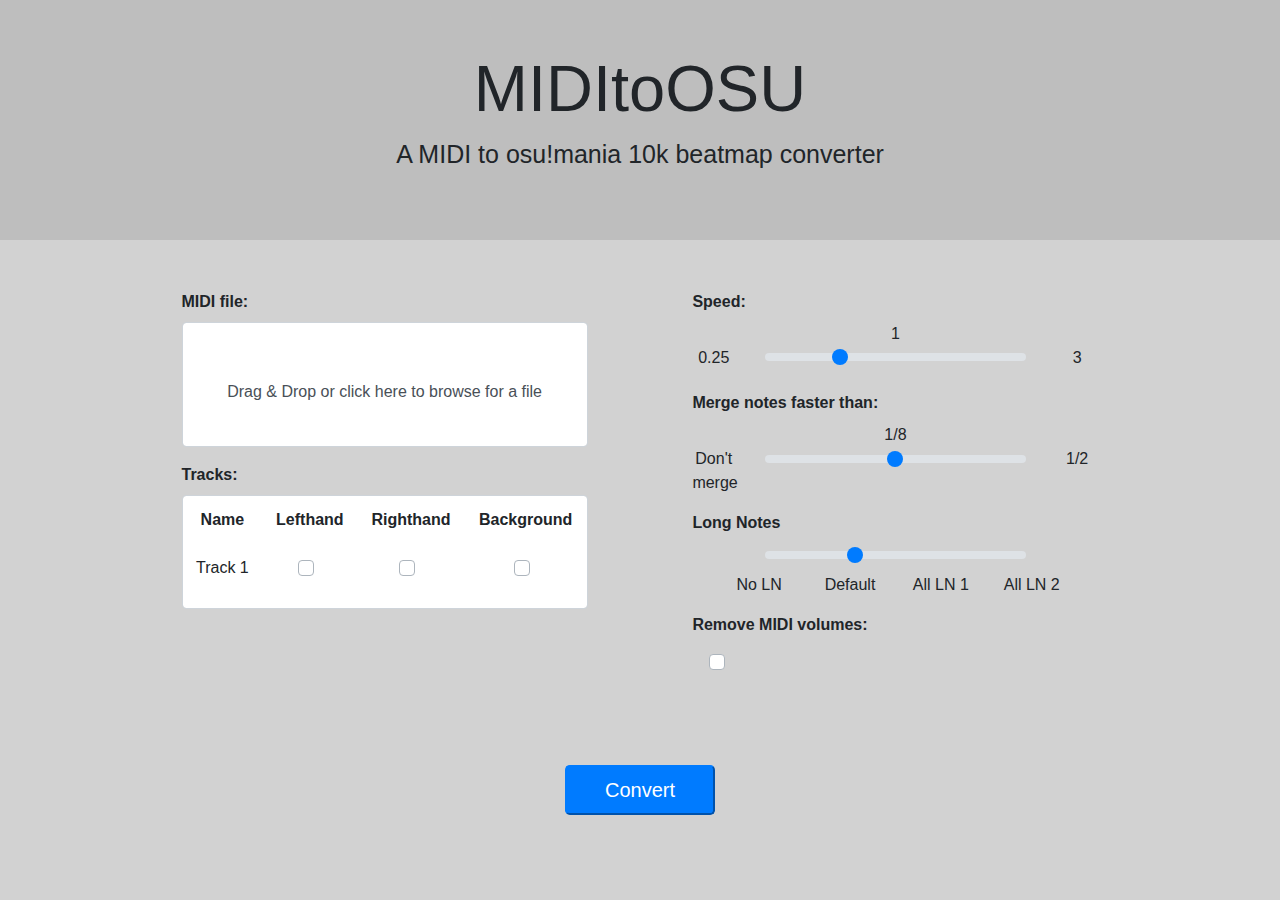
==== commit 60866a75: "changed the LN settings and added tooltips to them" ====
--- a/index.html
+++ b/index.html
@@ -186,18 +186,38 @@
                     </div>
 
                     <div class="form-group">
-                        <label for="no-ln"><b>Other:</b></label>
-                        <div class="custom-control custom-checkbox check">
-                            <input type="checkbox" class="custom-control-input" id="no-ln" name="no-ln">
-                            <label class="custom-control-label" for="no-ln" title="Will make all notes that would normally be seen as long notes into short notes. Checking this box will disable you to press 'All LN'.">No LN</label>
-                        </div>
-                        <div class="custom-control custom-checkbox check">
-                            <input type="checkbox" class="custom-control-input" id="all-ln" name="all-ln">
-                            <label class="custom-control-label" for="all-ln" title="Will turn all notes into long notes that are the size of their duration + ">All LN</label>
-                        </div>
-                        <div class="custom-control custom-checkbox check">
+                        <label for="ln" title="How notes are handled. Hover over the specific options to learn more."><b>Long Notes</b></label>
+                        <div class="row">
+                            <div class="col-md-2"></div>
+                            <div class="col-md-8" style="width: 80%;">
+                                <input type="range" class="custom-range" min="0" max="3" step="1" value="1" id="ln"
+                                    name="ln">
+                            </div>
+                            <div class="col-md-2"></div>
+                        </div>
+                        <div class="row">
+                            <div class="col-md-1"></div>
+                            <div class="col text-center" title="Makes every note a short note.">
+                                <span>No LN</span>
+                            </div>
+                            <div class="col text-center" title="Looks at the length of the note in the file and decides if it should be a long note or a short note.">
+                                <span>Default</span>
+                            </div>
+                            <div class="col text-center" title="Makes every note the length it is in the file.">
+                                <span>All LN 1</span>
+                            </div>
+                            <div class="col text-center" title="Makes every note the length it is in the file and extends it untill the next note. This way you will always be pressing at least one button.">
+                                <span>All LN 2</span>
+                            </div>
+                            <div class="col-md-1"></div>
+                        </div>
+                    </div>
+
+                    <div class="form-group">
+                        <label for="singletone" title="Ignores the volume values in the file making every note in a track the same volume. The volume of different tracks can still vary by changing their volume slide."><b>Remove MIDI volumes:</b></label>
+                        <div class="custom-control custom-checkbox" id="singletone-div">
                             <input type="checkbox" class="custom-control-input" id="singletone" name="singletone">
-                            <label class="custom-control-label" for="singletone">Remove MIDI volumes</label>
+                            <label class="custom-control-label" for="singletone"></label>
                         </div>
                     </div>
                 </div>
--- a/css/style.css
+++ b/css/style.css
@@ -3,14 +3,15 @@
 }
 
 body {
-    background-color: rgb(220, 220, 220);
+    background-color: rgb(210, 210, 210);
 }
 
 
 header {
     position: relative;
-    background-color: rgb(200, 200, 200);
     height: 240px;
+    background-color: rgb(190, 190, 190);
+    /* background-image: url('https://gifimage.net/wp-content/uploads/2018/11/mlg-420-gif-3.gif'); */
 }
 
 #header-content {
@@ -78,8 +79,9 @@
 }
 
 
-.check {
-    margin: 15px 4%;
+#singletone-div {
+    margin-top: 5px;
+    margin-left: 4%;
 }
 
 
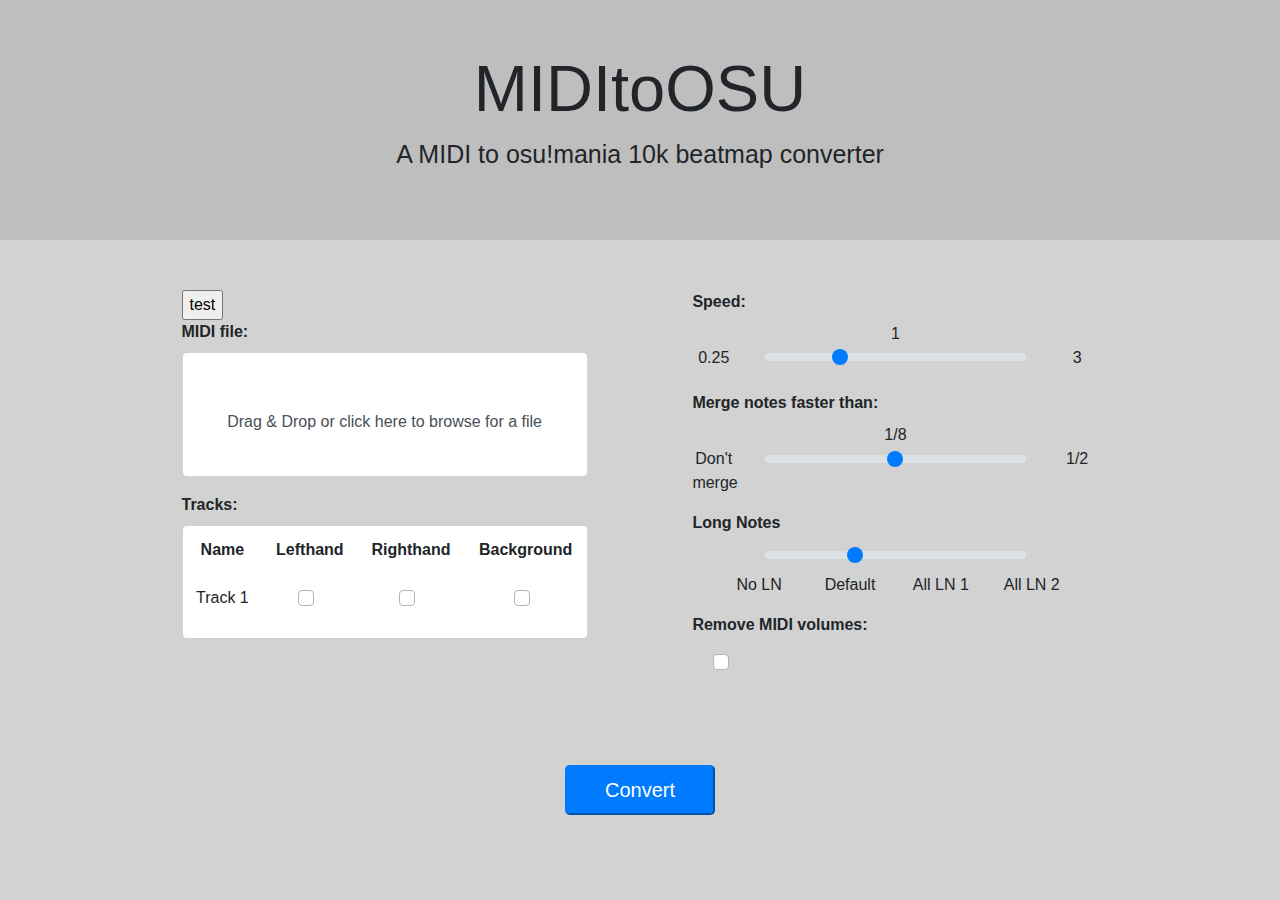
==== commit d36e66b1: "Finally got a working midi playing library!" ====
--- a/index.html
+++ b/index.html
@@ -13,6 +13,34 @@
     <script src="js/jquery-3.4.1.min.js"></script>
     <script src="js/bootstrap.min.js"></script>
     <script src="js/functions.js"></script>
+
+    <!-- midi.js -->
+    <script src="js/MIDI.js"></script>
+    <!-- shim -->
+	<script src="inc/shim/Base64.js" type="text/javascript"></script>
+	<script src="inc/shim/Base64binary.js" type="text/javascript"></script>
+	<script src="inc/shim/WebAudioAPI.js" type="text/javascript"></script>
+	<script src="inc/shim/WebMIDIAPI.js" type="text/javascript"></script>
+	<!-- jasmid package -->
+	<script src="inc/jasmid/stream.js"></script>
+	<script src="inc/jasmid/midifile.js"></script>
+	<script src="inc/jasmid/replayer.js"></script>
+	<!-- midi.js package -->
+	<script src="js/midi/audioDetect.js" type="text/javascript"></script>
+	<script src="js/midi/gm.js" type="text/javascript"></script>
+	<script src="js/midi/loader.js" type="text/javascript"></script>
+	<script src="js/midi/plugin.audiotag.js" type="text/javascript"></script>
+	<script src="js/midi/plugin.webaudio.js" type="text/javascript"></script>
+	<script src="js/midi/plugin.webmidi.js" type="text/javascript"></script>
+	<script src="js/midi/player.js" type="text/javascript"></script>
+	<script src="js/midi/synesthesia.js" type="text/javascript"></script>
+	<!-- utils -->
+	<script src="js/util/dom_request_xhr.js" type="text/javascript"></script>
+	<script src="js/util/dom_request_script.js" type="text/javascript"></script>
+	<!-- includes -->
+	<script src="inc/timer.js" type="text/javascript"></script>
+	<script src="inc/colorspace.js" type="text/javascript"></script>
+	<script src="inc/event.js" type="text/javascript"></script>
 </head>
 
 
@@ -29,6 +57,7 @@
         <form action="php/convert.php" method="post">
             <div class="row">
                 <div class="col" id="main-content-1">
+                    <input type="button" id="test" value="test">
                     <div class="form-group">
                         <label for="midi" title="Upload a MIDI file. This file will later be converted to a beatmap."><b>MIDI file:</b></label>
                         <label for="midi" class="form-control" id="choose-midi">
@@ -230,9 +259,54 @@
         </form>
     </main>
 
-
+    
     <script>
         $(document).ready(function () {
+            $("#test").click(function(){
+                MIDI.loadPlugin({
+                    soundfontUrl: "soundfont/",
+                    instrument: "acoustic_grand_piano",
+                    onprogress: function(state, progress) {
+                        console.log(state, progress);
+                    },
+                    onsuccess: function() {
+                        var file = $("#midi").prop("files")[0];
+                        
+                        var reader = new FileReader();
+                        reader.readAsDataURL(file);
+                        reader.onload = function () {
+                            var b64 = reader.result;
+
+                            var player = MIDI.Player;
+                            midi.BPM = 120;
+                            player.timeWarp = 1;
+                            player.loadFile(b64, player.start);
+                        };
+
+                        // var b64 = 'data:@file/midi;base64,TVRoZAAAAAYAAQACAeBNVHJrAAAZ9wD/CA1GbG93ZXIgRGFuY2UAAP8KKE11c2ljIGJ5IERKIE9rYXdhcmkKTHlyaWNzIGJ5IEsuWS4gSG9uZwAA/1gEBAIYCAD/WQIFAAD/[base64]/[base64]/UHc/AAFJUHdJAAE/UHc/AAFHUHdHAAE/UHc/AAFLUHdLAAE/UHc/AAFJUHdJAAFAUHdAAAFHUHdHAAFAUHdAAAFGUHdGAAFAUHdAAAFEUHdEAAFAUHdAAAFDUABAUAA9UIFvQwAAQAAAPQABRFAAQFAAPVCBb0QAAEAAAD0AAUZQAEBQAD1QgW9GAABAAAA9AAE/[base64]/AAFHUHdHAAE/UHc/AAFGUHdGAAE/UHc/AAFHUHdHAAE/UHc/AAFJUHdJAAE/UHc/AAFGUHdGAAE6UHc6AAFEUHdEAAE6UHc6AAFCUHdCAAE6UHc6AAE/UHc/AAFCUHdCAAFEUHdEAAE7UHc7AAFCUHdCAAE7UHc7AAFEUHdEAAE7UHc7AAFEUHdEAAFHUHdHAAFCUHdCAAE7UHc7AAFAUHdAAAE7UHc7AAE/[base64]/UHc/AAFJUHdJAAE/UHc/AAFHUHdHAAE/UHc/AAFLUHdLAAE/UHc/AAFJUHdJAAFAUHdAAAFHUHdHAAFAUHdAAAFGUHdGAAFAUHdAAAFEUHdEAAFAUHdAAAFDUABAUAA9UIFvQwAAQAAAPQABRFAAQFAAPVCBb0QAAEAAAD0AAUZQAEBQAD1QgW9GAABAAAA9AAE/[base64]/[base64]/UQMPQkAAkEtAd0sAAVVAAFJAd1UAAFIAAVdAAFNAgW9XAABTAAFQQIFvUAABSUCBb0kAAUtAgW9LAAFJQIFvSQABRECBb0QAAUlAgW9JAAH/UQMUzrUAkEshgW9LAAFJIYFvSQABUCGBb1AAAUkhgW9JAAFLIYFvSwABSSGBb0kAAUQhgW9EAAFJIYFvSQAB/y8ATVRyawAAGBkA/1kCBQAAwQAAsUB/AJE0UAKxB2QCCkACWx4CXR6BZ5E0AAE7UIFvOwABQFCBb0AAAUJQgW9CAAFEUINfRAABKFCDX7FAAACRKAABsUB/AJE2UIFvNgABPVCBbz0AAUJQgW9CAAFEUIFvRAABRlCDX0YAASpQg1+xQAAAkSoAAbFAfwCROFCBbzgAAT9QgW8/[base64]/AJE2UIFvNgABPVCBbz0AAUJQgW9CAAFEUIFvRAABRlCDX0YAATZQACpQg1+xQAAAkTYAACoAAbFAfwCROFCBbzgAAT9QgW8/AAFEUIFvRAABRlCBb0YAAUdQg19HAAE4UAAsUINfsUAAAJE4AAAsAAEsUAAgUI5/LAAAIAABsUB/gXCRO1CDXzsAgXE4UIFvOAABPVCBbz0AAUJQg1+xQAAAkUIAAbFAfwCRL1CBby8AATpQgW86AAE/UIFvPwABQ1CBb0MAAThQgW84AAE/UIFvPwABRFCBb0QAAT9QgW+xQAAAkT8AAbFAfwCRNFCBbzQAATtQgW87AAFAUIFvQAABO1CBbzsAATZQgW82AAE9UIFvPQABQlCBb0IAAT1QgW+xQAAAkT0AAbFAfwCROFCBbzgAAT9QgW8/AAFEUIFvRAABRlCBb0YAAUdQgW9HAAE/UIFvPwABRFCDX7FAAACRRAABsUB/[base64]/UAA6UAA2UIFvPwAAOgAANgABP1AAOlAANlCDX7FAAACRPwAAOgAANgABsUB/AJE0UAAoUIFvNAAAKAABOFB3OAABNlB3NgABOFCBbzgAATtQdzsAAThQdzgAAS9QgW8vAAE/[base64]/UHc/AAE9UAAxUIFvPQAAMQABO1AAL1CBbzsAAC8AATpQAC5Qg1+xQAAAkToAAC4AAbFAfwCROFAALFCBbzgAACwAATtQdzsAATpQdzoAAT1Qdz0AATtQdzsAATpQdzoAATtQdzsAATNQgW8zAAE6UAA2UIFvOgAANgABNlCDX7FAAACRNgABsUB/AJE0UAAoUIFvNAAAKAABOFB3OAABNlB3NgABOFB3OAABOlB3OgABO1B3OwABOFB3OAABL1CBby8AATZQgW82AAE7UIFvOwABNlCBb7FAAACRNgABsUB/[base64]/AJEvUIFvLwABOlCBbzoAAT9QgW8/AAFDUIFvQwABOFCBbzgAAT9QgW8/AAFEUIFvRAABP1CBb7FAAACRPwABsUB/AJE0UIFvNAABO1CBbzsAAUBQgW9AAAE7UIFvOwABNlCBbzYAAT1QgW89AAFCUIFvQgABPVCBb7FAAACRPQABsUB/AJE4UIFvOAABP1CBbz8AAURQgW9EAAFGUIFvRgABR1CBb0cAAT9QgW8/AAFEUINfsUAAAJFEAAGxQH8AkTRQgW80AAE7UINfOwCBcTZQgW82AAE9UIFvPQABQlCDX7FAAACRQgABsUB/AJEnUIFvJwABLlCBby4AATNQgW8zAAE6UIFvOgABOFAAM1AALFCHP7FAAACROAAAMwAALAABsUB/AJEoUIFvKAABL1CBby8AATRQgW80AAEvUIFvLwABKlCBbyoAATFQgW8xAAE2UIFvNgABMVCBb7FAAACRMQABsUB/AJEsUIFvLAABM1CBbzMAAThQgW84AAE6UIFvOgABO1CBbzsAAThQACxQgW84AAAsAAEzUAAnUIFvMwAAJwABLFAAIFCBb7FAAACRLAAAIAABsUB/AJE4UAAsUIFvOAAALAABO1B3OwABOlB3OgABPVB3PQABO1B3OwABOlB3OgABO1B3OwABM1CBbzMAAT9QADpQADZQgW8/AAA6AAA2AAE/UAA6UAA2UINfsUAAAJE/AAA6AAA2AAGxQH8AkTRQAChQgW80AAAoAAE4UHc4AAE2UHc2AAE4UIFvOAABO1B3OwABOFB3OAABL1CBby8AAT9QADtQgXBCUIFvQgAAPwAAOwABQlCBb7FAAACRQgABsUB/[base64]/[base64]/AJExUAAlUIFvMQAAJQABL1AAI1CBby8AACMAAS5QACJQgmcuAAAiAAEsUAAgUHcsAAAgAAEsUAAgUIFvLAAAIAABM1CBbzMAAThQg1+xQAAAkTgAAbFAfwCRQFCDX0AAAUBQg19AAAFCUINfQgABP1CDX7FAAACRPwABsUB/AJFEUINfRAABP1CDXz8AAThQg184AAE/UINfsUAAAJE/AAGxQH8AkUBQg19AAAFEUINfRAABQlCDX0IAAT9Qg1+xQAAAkT8AAbFAfwCRRFCDX0QAAT9Qg18/AAFEUINfRAABP1CDX7FAAACRPwABsUB/AJFAUIc/QAABQlCDX0IAAT9Qg1+xQAAAkT8AAbFAfwCRRFCDX0QAAT9Qg18/AAFEUINfRAABP1CDX7FAAACRPwABsUB/AJFAUIc/QAABQlCDX0IAAT9Qg1+xQAAAkT8AAbFAfwCROFCBbzgAAT9QgW8/AAFEUIFvRAABRlCBb0YAAUdQgW9HAAE/UIFvPwABRFCDX7FAAACRRAABsUB/AJEoUIFvKAABL1CBby8AATRQgW80AAEvUIFvLwABKlCBbyoAATFQgW8xAAE2UIFvNgABMVCBb7FAAACRMQABsUB/AJEsUIFvLAABM1CBbzMAAThQgW84AAEzUIFvMwABLFCBbywAAThQgW84AAEzUIFvMwABO1CBb7FAAACROwABsUB/AJEoUIFvKAABL1CBby8AATRQgW80AAEvUIFvLwABKlCBbyoAATFQgW8xAAE2UIFvNgABMVCBb7FAAACRMQABsUB/AJEsUIFvLAABM1CBbzMAAThQgW84AAEzUIFvMwABO1CBbzsAATNQgW8zAAE4UIFvOAABM1CBb7FAAACRMwABsUB/AJEoUIFvKAABL1CBby8AATRQgW80AAEvUIFvLwABKlCBbyoAATFQgW8xAAE2UIFvNgABMVCBb7FAAACRMQABsUB/AJEgUIFvIAABJ1CBbycAASxQgW8sAAEnUIFvJwABL1CBby8AASdQgW8nAAEsUIFvLAABJ1CBb7FAAACRJwABsUB/[base64]/AJE4UAAsUIFvOAAALAABOFCBbzgAAT9QADtQgW8/AAA7AAE4UIFvOAABO1CBbzsAAThQACxQgW84AAAsAAE/UAA7UIFvPwAAOwABOFCBb7FAAACROAABsUB/[base64]/AJEsUIFvLAABM1CBbzMAAThQgW84AAE6UIFvOgABO1CDXzsAASxQg1+xQAAAkSwAAbFAfwCRLFAAIFCDXywAACAAASxQACBQg18sAAAgAAEsUAAgUINfLAAAIAABK1AAH1CDX7FAAACRKwAAHwABsUB/[base64]/[base64]/[base64]/UHc/AAE9UHc9AAE7UHc7AAE6UIFvOgABP1AAM1AAM1CBbz8AADMAADMAAT1QADFQADFQgW89AAAxAAAxAAE7UAAvUAAvUIFvOwAALwAALwABP1AAM1AAM1CBb7FAAACRPwAAMwAAMwABsUB/[base64]/AJEoUIFvKAABLFB3LAABKlB3KgABLFB3LAABLlB3LgABL1B3LwABLFB3LAABI1CBbyMAASpQgW8qAAEvUIFvLwABKlCBb7FAAACRKgABsUB/[base64]/AJE2UIFvNgABPVCBbz0AAUJQgW9CAAFEUIFvRAABRlCDX0YAASpQg1+xQAAAkSoAAbFAfwCROFCBbzgAAT9QgW8/AAFEUIFvRAABRlCBb0YAAUdQg19HAAEsUINfsUAAAJEsAAGxQH+BcJFXUIFvVwABXFCBb1wAAV5QgW9eAAFfUIFvXwABXlCBb14AAVxQgW9cAAFXUIFvsUAAAJFXAAGxQH8AkTRAgW80AAE7QIFvOwABQECBb0AAAUJAgW9CAAFEQINfRAABNECDX7FAAACRNAABsUB/AJE2QIFvNgABPUCBbz0AAUJAgW9CAAFEQIFvRAABRkCDX0YAATZAACpAg1+xQAAAkTYAACoAAbFAfwCRODGBbzgAAT8xgW8/AAFEMYFvRAABRjGBb0YAAUcxg19HAAE4MQAsMYNfsUAAAJE4AAAsAAEsIQAgIY5/LAAAIAAB/y8A';
+                        
+
+
+                        // player.addListener(function(data) {
+                        //     var now = data.now; // where we are now
+                        //     var end = data.end; // time when song ends
+                        //     var channel = data.channel; // channel note is playing on
+                        //     var message = data.message; // 128 is noteOff, 144 is noteOn
+                        //     var note = data.note; // the note
+                        //     var velocity = data.velocity; // the velocity of the note
+                        // });
+
+                        // console.log(now);
+                        // console.log(end);
+                        // console.log(channel);
+                        // console.log(message);
+                        // console.log(note);
+                        // console.log(velocity);
+                    }
+                });
+            });
+
+
             $("#midi").change(function () {
                 if (!uploadedFileIsMidi()) {
                     $("#choose-file").text("Please choose a valid file type");
--- a/css/style.css
+++ b/css/style.css
@@ -81,7 +81,7 @@
 
 #singletone-div {
     margin-top: 5px;
-    margin-left: 4%;
+    margin-left: 5%;
 }
 
 
